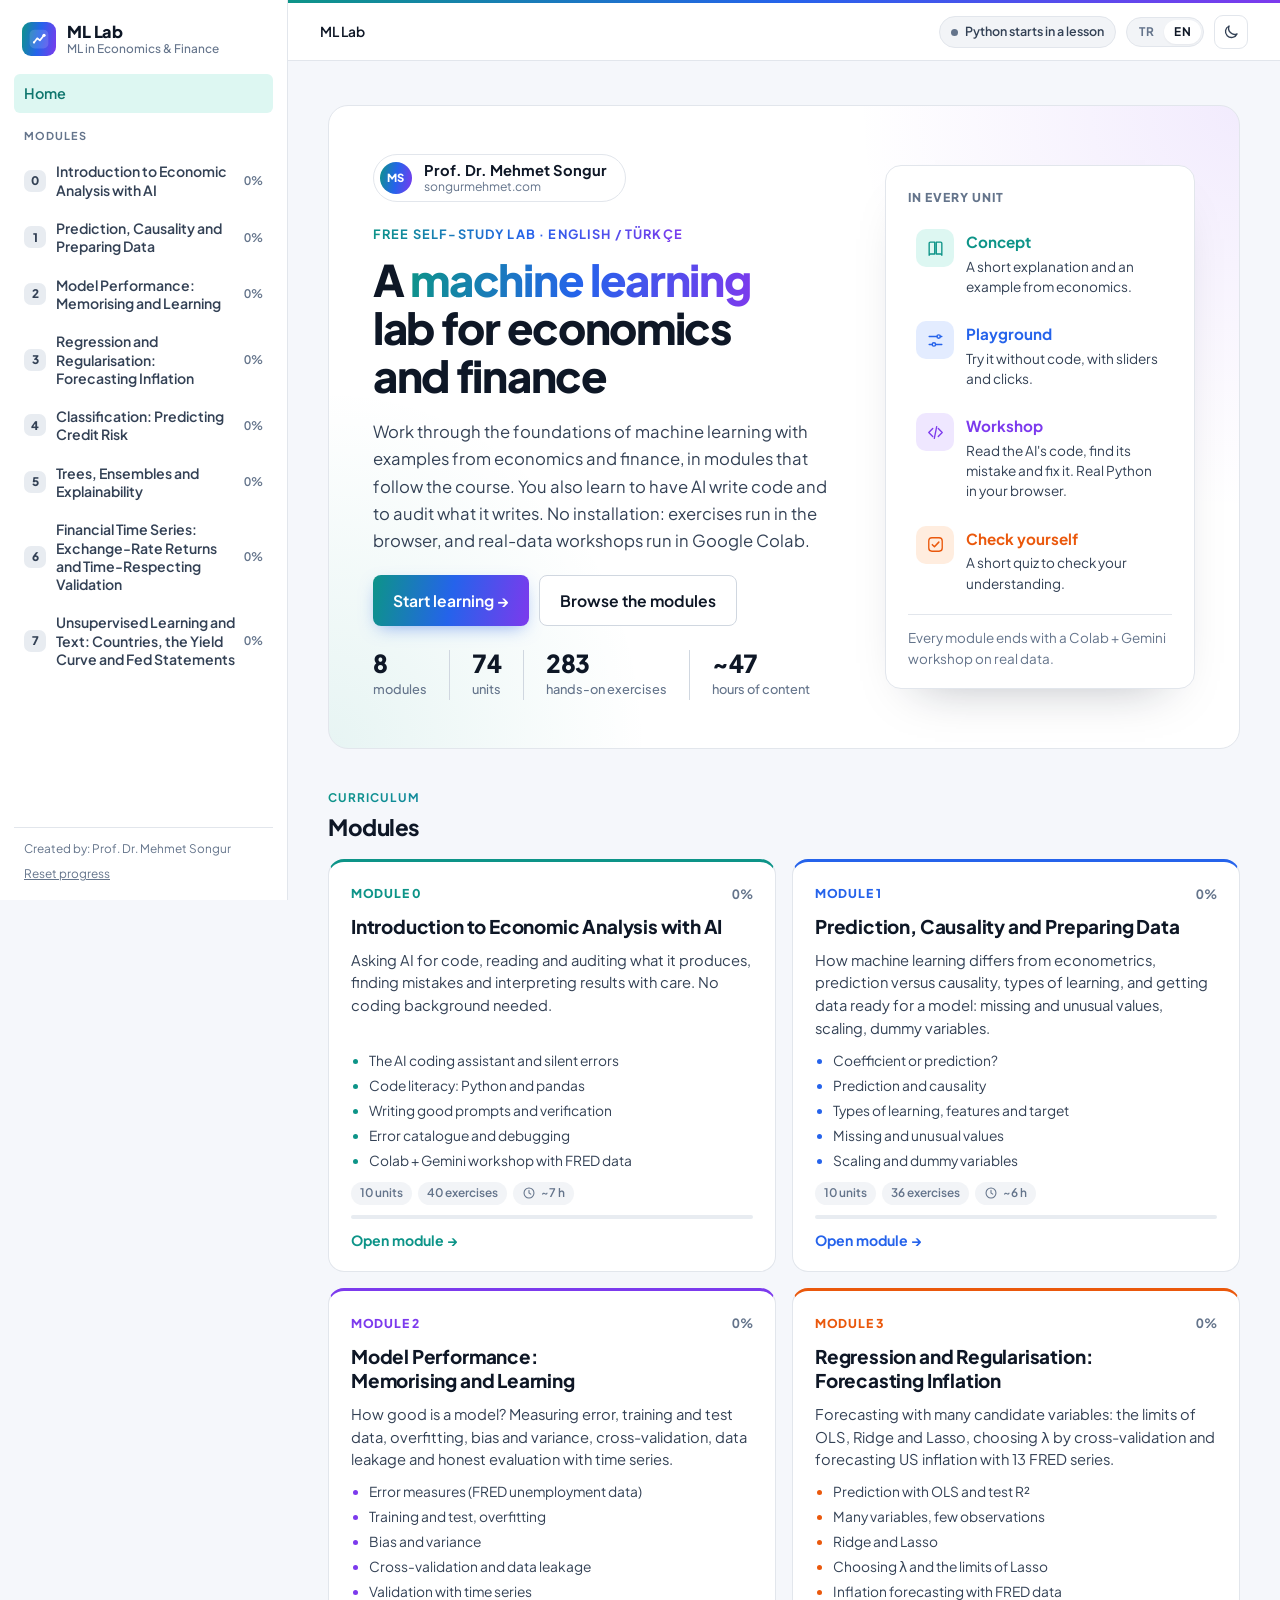
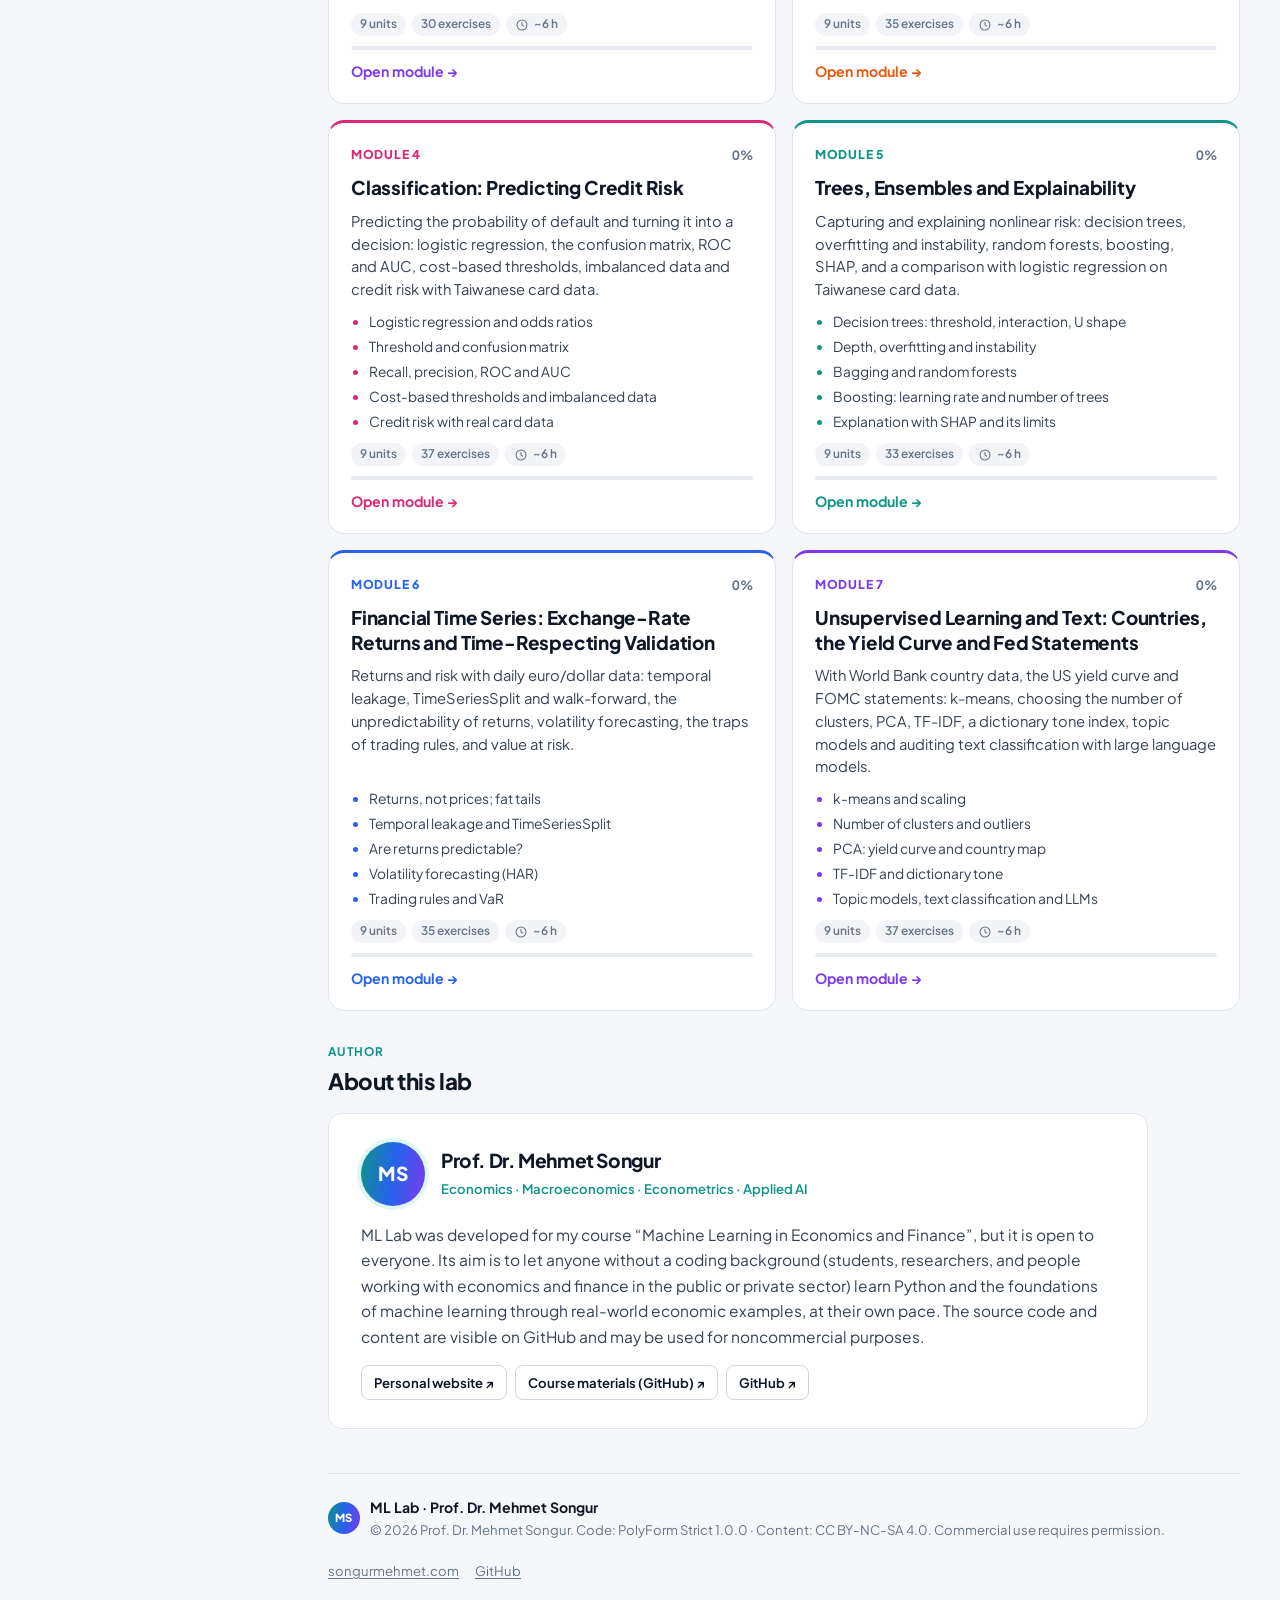
==== giris.html @ 0f8f7bf2 "ML Laboratuvarı v1.0 / ML Lab v1.0 Ekonomi ve Finansta Makine Öğrenmesi dersi için tarayıcıda çalışa" ====
<!DOCTYPE html>
<html lang="tr">
<head>
  <meta charset="utf-8">
  <meta name="viewport" content="width=device-width, initial-scale=1">
  <meta name="robots" content="noindex, nofollow">
  <title>Giriş · ML Laboratuvarı</title>
  <style>
    body { font-family: system-ui, -apple-system, "Segoe UI", sans-serif; display: grid; place-items: center; min-height: 100vh; margin: 0; background: #f6f7fb; color: #1d2433; }
    .box { text-align: center; padding: 24px; max-width: 420px; }
    a { color: #2346d8; }
  </style>
</head>
<body>
  <div class="box">
    <p id="msg">Giriş tamamlanıyor… / Completing login…</p>
  </div>
  <script src="assets/auth.js?v=202611191410"></script>
  <script>
    (function () {
      var msg = document.getElementById("msg");
      if (!window.MLLabAuth) { location.replace("index.html"); return; }
      MLLabAuth.completeLogin().then(function (r) {
        if (r.ok) { location.replace("index.html" + (r.ret || "#home")); return; }
        msg.innerHTML = 'Giriş tamamlanamadı. / Login could not be completed.<br><a href="index.html' + (r.ret || "#home") + '">Laboratuvara dön / Back to the lab</a>';
      });
    })();
  </script>
</body>
</html>
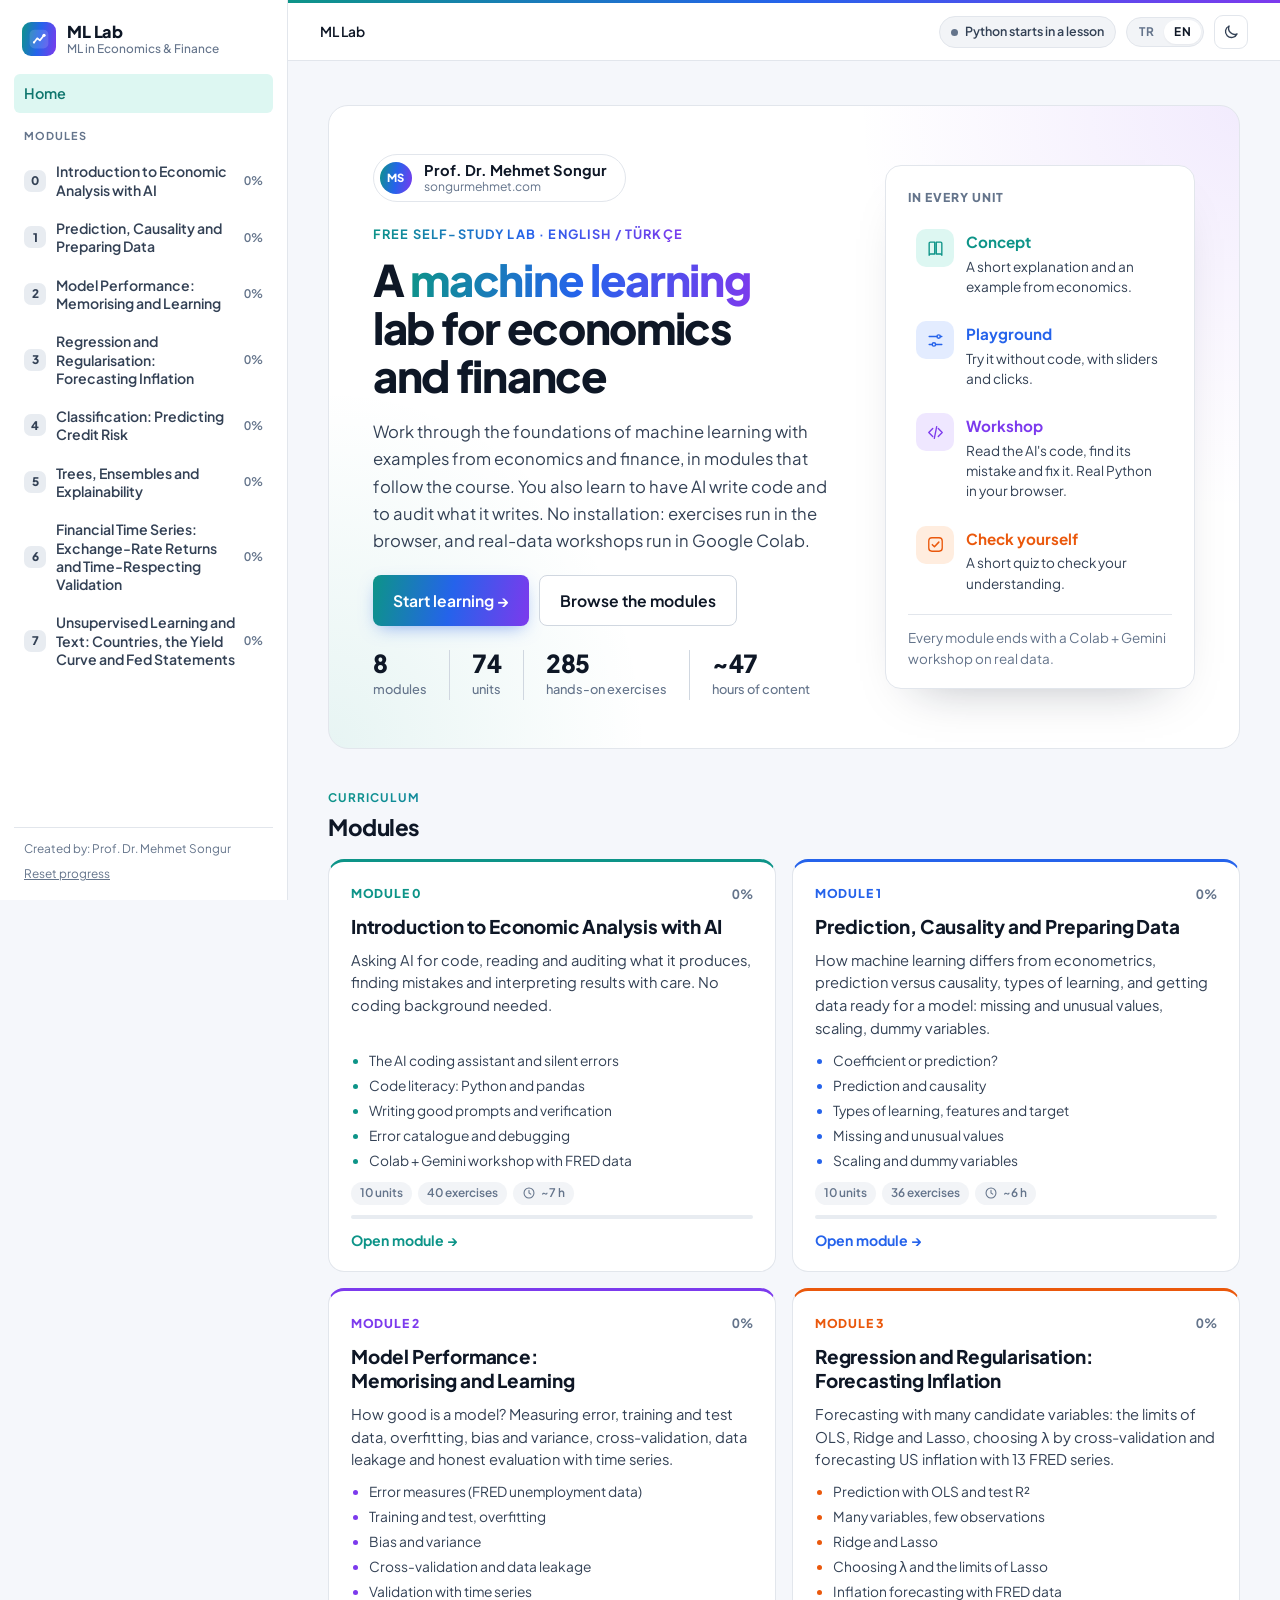
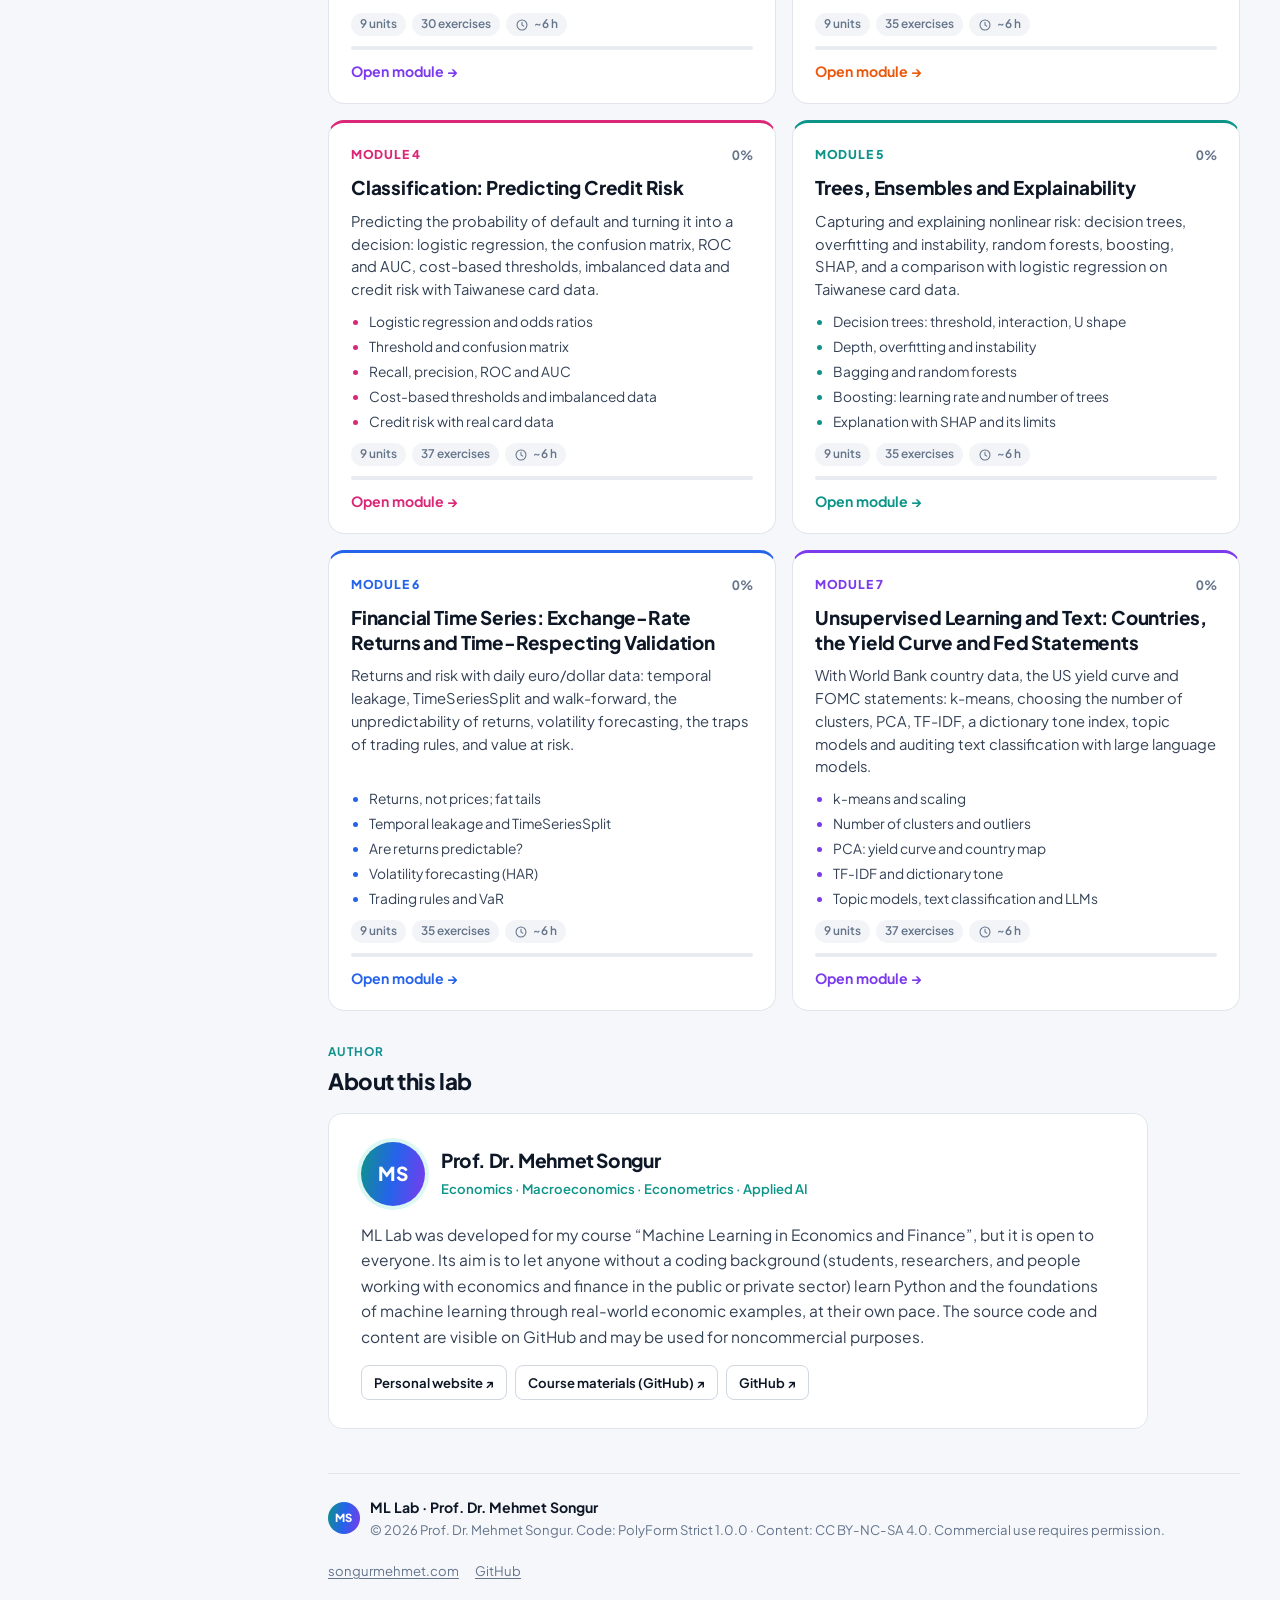
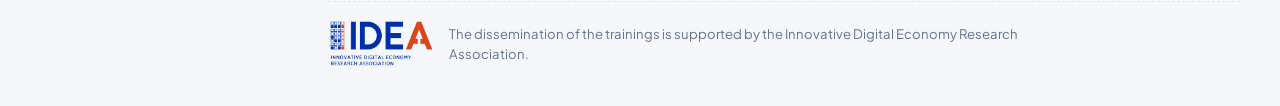
==== commit 952e3697: "ML Laboratuvarı v1.0 / ML Lab v1.0 Ekonomi ve Finansta Makine Öğrenmesi dersi için tarayıcıda çalışa" ====
--- a/giris.html
+++ b/giris.html
@@ -15,7 +15,7 @@
   <div class="box">
     <p id="msg">Giriş tamamlanıyor… / Completing login…</p>
   </div>
-  <script src="assets/auth.js?v=202611191410"></script>
+  <script src="assets/auth.js?v=202611192330"></script>
   <script>
     (function () {
       var msg = document.getElementById("msg");
